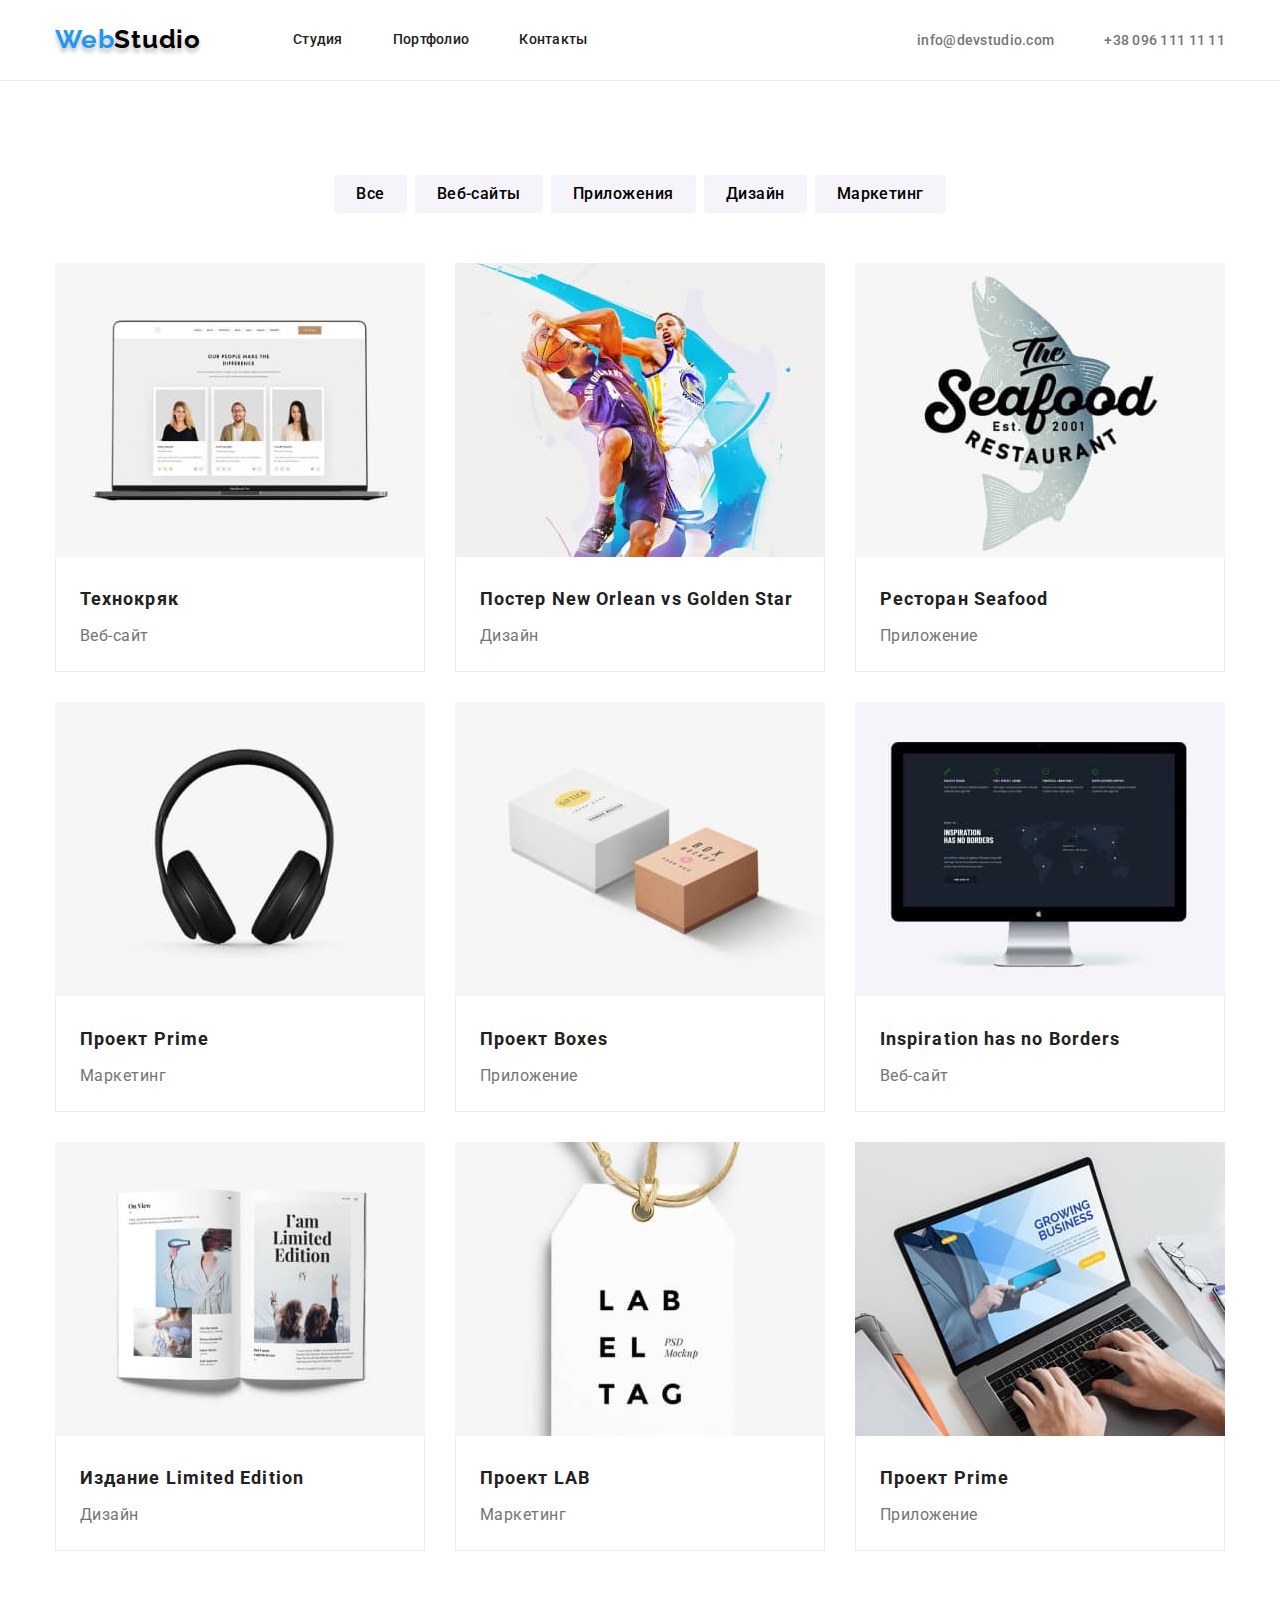
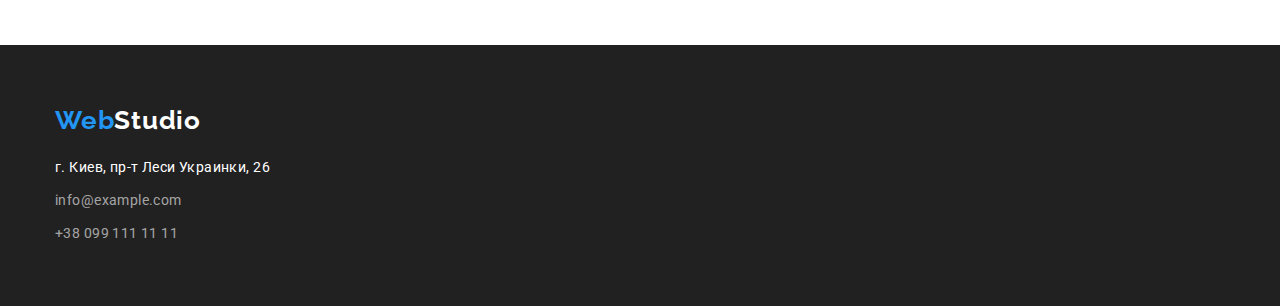
==== portfolio.html @ 43817ea0 "Initial commit" ====
<!DOCTYPE html>
<html lang="ru">
<head>
    <meta charset="UTF-8">
    <meta name="viewport" content="width=device-width, initial-scale=1.0">
    <title>Портфолио</title>
    <link rel="preconnect" href="https://fonts.googleapis.com"> 
    <link rel="preconnect" href="https://fonts.gstatic.com" crossorigin> 
    <link href="https://fonts.googleapis.com/css2?family=Raleway:wght@700&family=Roboto:wght@400;500;700;900&display=swap" rel="stylesheet">
    <link rel="stylesheet" href="https://cdnjs.cloudflare.com/ajax/libs/modern-normalize/1.1.0/modern-normalize.min.css">
    <link rel="stylesheet" href="./css/styles.css">
</head>
<body>
    <header>
        <div class="header-list container">
            <nav class="nav-list">
                <a href="/index.html" class="web-studio-icon icon-shadow"><span class="web-studio-icon-part">Web</span>Studio</a>
                <ul class="invisible-list navi-links">
                    <li><a href="./index.html">Студия</a></li>
                    <li><a href="./portfolio.html">Портфолио</a></li>
                    <li><a href="">Контакты</a></li>
                </ul>
            </nav>
            <ul class="contact-list">
                <li><a href="mailto:info@devstudio.com">info@devstudio.com</a></li>
                <li><a href="tel:+380961111111">+38 096 111 11 11</a></li>
            </ul>
        </div>
    </header>
    <main>
    
        <section class="section">
            <div class="container">
        <!-- Project Type Selection Buttons -->
                <h2 class="invisible-heading">Selection</h2>
                <ul class="invisible-list selection-buttons">
                    <li><button type="button" class="filter-button">Все</button></li>
                    <li><button type="button" class="filter-button">Веб-сайты</button></li>
                    <li><button type="button" class="filter-button">Приложения</button></li>
                    <li><button type="button" class="filter-button">Дизайн</button></li>
                    <li><button type="button" class="filter-button last-filter-button">Маркетинг</button></li>
                </ul>  
                <!-- Project List -->
                <h2 class="invisible-heading">Project List</h2>
                <ul class="invisible-list project-list">
                    <li class="project-card">
                        <img src="./images/Project-1.jpg" alt="Технокряк" width="370" class="img-inclusion">
                        <div class="project-description-name">
                            <h3 class="project-name">Технокряк</h3>
                            <p class="project-description">Веб-сайт</p>    
                        </div>
                    </li>
                    <li class="project-card">
                        <img src="./images/Project-2.jpg" alt="Постер New Orlean vs Golden Star" width="370" class="img-inclusion">
                        <div class="project-description-name">
                            <h3 class="project-name">Постер New Orlean vs Golden Star</h3>
                            <p class="project-description">Дизайн</p>    
                        </div>
                    </li>
                    <li class="project-card">
                        <img src="./images/Project-3.jpg" alt="Ресторан Seafood" width="370" class="img-inclusion">
                        <div class="project-description-name">
                            <h3 class="project-name">Ресторан Seafood</h3>
                            <p class="project-description">Приложение</p>    
                        </div>
                    </li>
                    <li class="project-card">
                        <img src="./images/Project-4.jpg" alt="Проект Prime" width="370" class="img-inclusion">
                        <div class="project-description-name">
                            <h3 class="project-name">Проект Prime</h3>
                            <p class="project-description">Маркетинг</p>    
                        </div>
                    </li>
                    <li class="project-card">
                        <img src="./images/Project-5.jpg" alt="Проект Boxes" width="370" class="img-inclusion">
                        <div class="project-description-name">
                            <h3 class="project-name">Проект Boxes</h3>
                            <p class="project-description">Приложение</p>    
                        </div>
                    </li>
                    <li class="project-card">
                        <img src="./images/Project-6.jpg" alt="Inspiration has no Borders" width="370" class="img-inclusion">
                        <div class="project-description-name">
                            <h3 class="project-name">Inspiration has no Borders</h3>
                            <p class="project-description">Веб-сайт</p>    
                        </div>
                    </li>
                    <li class="project-card">
                        <img src="./images/Project-7.jpg" alt="Издание Limited Edition" width="370" class="img-inclusion">
                        <div class="project-description-name">
                            <h3 class="project-name">Издание Limited Edition</h3>
                            <p class="project-description">Дизайн</p>    
                        </div>
                    </li>
                    <li class="project-card">
                        <img src="./images/Project-8.jpg" alt="Проект LAB" width="370" class="img-inclusion">
                        <div class="project-description-name">
                            <h3 class="project-name">Проект LAB</h3>
                            <p class="project-description">Маркетинг</p>    
                        </div>
                    </li>
                    <li class="project-card">
                        <img src="./images/Project-9.jpg" alt="Growing Business" width="370" class="img-inclusion">
                        <div class="project-description-name">
                            <h3 class="project-name">Проект Prime</h3>
                            <p class="project-description">Приложение</p>    
                        </div>
                    </li>
                </ul>
            </div>
        </section>
    </main>
    <!-- Footer Part -->
    <footer>
        <div class="container">
            <address>
                <a href="/index.html" class="web-studio-icon"><span class="web-studio-icon-part">Web</span><span class="web-studio-icon-part-footer">Studio</span></a>
                <ul class="invisible-list contact-details">
                    <li>
                        <a href="https://cutt.ly/UJb5n39"><span class="address-kyiv">г. Киев, пр-т Леси Украинки, 26</span></a>
                    </li>
                    <li>
                        <a href="mailto:info@devstudio.com">info@example.com</a>
                    </li>
                    <li>
                        <a href="tel:+380961111111">+38 099 111 11 11</a>
                    </li>
                </ul>
            </address>    
        </div>
    </footer>
</body>
</html>
---- css/styles.css ----
:root {
    --main-text-color: #212121;
    --hero-background-color: #2F303A;
    --text-hover-color: #2196F3;
    --description-color: #757575;
    --button-hero-color: #ffffff;
    --team-background-color: #F5F4FA;
}

ul, li, h1, h2, h3, h4, p {
    padding: 0;
    margin: 0;
    border: 0;
}

/* ===GENERAL CLASSES=== */

body {
    font-family: 'Roboto', Arial, Helvetica;
    color: var(--main-text-color);
}

.invisible-heading {
    display: none;
}

.invisible-list {
    list-style-type: none;
}

/*        WebStudio Icon */

.web-studio-icon {
    font-family: 'Raleway', Arial, Helvetica;
    font-weight: 700;
    font-size: 26px;
    line-height: 1.2;
    letter-spacing: 0.03em;
    color: #000000;
    text-decoration: none;
    font-style: normal;
 /* hw3  */
    display: inline-block;
    margin-right: 92px;
}

.icon-shadow {
    text-shadow: 0px 4px 4px rgba(0, 0, 0, 0.25);
}

.web-studio-icon-part {
    color: var(--text-hover-color);
}

/*        Navigation Links */

.navi-links {
    font-weight: 500;
    font-size: 14px;
    line-height: 1.14;
    letter-spacing: 0.02em;
    text-decoration: none;
    display: flex;
}

.navi-links a {
    display: inline-block;
    text-decoration: none;
    color:var(--main-text-color);
    padding-top: 32px;
    padding-bottom: 32px;
}

.navi-links a:hover {
    color: var(--text-hover-color);
}

/* hw3 */

.navi-links li:not(:last-child) {
    margin-right: 50px;
}

/*        Header Contacts  */

.contact-list {
    list-style-type: none;
/* hw3  */
    display: flex;
    margin-left: auto;
}

.contact-list li:not(:last-child) {
    margin-right: 50px;
}

.contact-list a {
    font-weight: 500;
    font-size: 14px;
    line-height: 1.14;
    letter-spacing: 0.02em;
    color: var(--description-color);
    text-decoration: none;
}

.contact-list a:hover, a:focus {
    color: var(--text-hover-color);
}

/*        Footer Contacts  */

.contact-details a {
    font-size: 14px;
    line-height: 1.7;
    letter-spacing: 0.03em;
    color: rgba(255, 255, 255, 0.6);
    text-decoration: none;
    font-style: normal;
}

.contact-details a:hover, a:focus {
    color: var(--text-hover-color);
}

.address-kyiv {
    color: var(--button-hero-color);
}

/* ===INDEX CLASSES=== */

.hero-text {
    font-weight: 900;
    font-size: 44px;
    line-height: 1.36;
    text-align: center;
    letter-spacing: 0.06em;
    text-transform: uppercase;
    color: var(--button-hero-color);
}

.order-button {
    height: 50px;
    width: 200px;
    border-radius: 4px;
    background-color: var(--text-hover-color);
    color: var(--button-hero-color);
    filter: drop-shadow(0px 4px 4px rgba(0, 0, 0, 0.25));
    font-size: 16px;
    font-weight: 700;
    line-height: 1.875;
    letter-spacing: 0.06em;
    text-align: center;
    cursor: pointer;
    border: none;
}

/*        Qualities */

.quality-heading {
    font-weight: 700;
    font-size: 14px;
    line-height: 1.14;
    letter-spacing: 0.03em;
    text-transform: uppercase;
    padding-bottom: 10px;
}

.quality-text {
    font-size: 14px;
    line-height: 1.7;
    letter-spacing: 0.03em;
    color: var(--description-color);
}

/*        Activities & Team Header */

.section-header {
    font-weight: 700;
    font-size: 36px;
    line-height: 1.16;
    text-align: center;
    letter-spacing: 0.03em;
}

/*        Team Members */

.member-name {
    font-weight: 500;
    font-size: 16px;
    line-height: 1.1875;
    text-align: center;
    letter-spacing: 0.03em;
    padding-bottom: 10px;
}

.member-position {
    font-size: 16px;
    line-height: 1.1875;
    text-align: center;
    letter-spacing: 0.03em;
    color: var(--description-color);
}

/* ===PORTFOLIO CLASSES=== */

/*        Filter Buttons */

.filter-button {
    display: flex;
    background: #F5F4FA;
    border-radius: 4px;
    font-weight: 500;
    font-size: 16px;
    line-height: 1.625;
    text-align: center;
    letter-spacing: 0.03em;
    font-family: 'Roboto';
    font-style: normal;
    border: none;
    padding-left: 22px;
    padding-right: 22px;
    padding-top: 6px;
    padding-bottom: 6px;
    
}

.filter-button:hover {
    height: 38px;
    background:var(--text-hover-color);
    border-radius: 4px;
    font-weight: 500;
    font-size: 16px;
    line-height: 1.625;
    text-align: center;
    letter-spacing: 0.03em;
    color: var(--button-hero-color);
    cursor: pointer;
}

/*        Project List */

.project-name {
    font-weight: 700;
    font-size: 18px;
    line-height: 2;
    letter-spacing: 0.06em;
    margin-bottom: 4px;
}

.project-description {
    font-size: 16px;
    line-height: 1.875;
    letter-spacing: 0.03em;
    color: var(--description-color);
}

.nav-list {
    display: flex;
    align-items: center;
}

.header-list {
    display: flex;
    align-items: center;
}

.container {
    width: 1200px;
    padding-left: 15px;
    padding-right: 15px;
    margin-left: auto;
    margin-right: auto;
}

header {
    border-bottom: 1px solid #ECECEC;
}

.section {
    padding-top: 94px;
    padding-bottom: 94px;
}

.center-button {
    display: flex;
    justify-content: center;
    padding-top: 30px;
}

.qualities {
    display: flex;
    justify-content: space-between;
}
.qualities li {
    width: 270px;
}

.activities {
    display: flex;
    justify-content: space-between;
    padding-top: 50px;
}

.team-members {
    display: flex;
    flex-wrap: wrap;
    padding-top: 50px;
}

.member-card {
    width: 270px;
    background-color: var(--button-hero-color);
    margin-right: 30px;
    filter: drop-shadow(0px 4px 4px rgba(0, 0, 0, 0.25));
}

.member-card:nth-child(4n) {
    margin-right: 0;
}

.team-members-background {
    background-color: var(--team-background-color);
}

footer {
    background: var(--main-text-color);
}

.web-studio-icon-part-footer {
    color: var(--button-hero-color);
    margin-top: 60px;
}

.contact-details {
    padding-top: 20px;
}

.contact-details li:nth-child(n+2) {
    padding-top: 9px;
}

.selection-buttons {
    display: flex;
    justify-content: center;
}

.selection-buttons li {
    margin-right: 8px;
}

.selection-buttons li:nth-child(5) {
    margin-right: 0px;
}

.project-list {
    display: flex;
    flex-wrap: wrap;
    margin-top: 50px;
    margin-bottom: -30px;
}

.project-card {
    width: 370px;
    background-color: var(--button-hero-color);
    margin-right: 30px;
    margin-bottom: 30px;
    border: 1px solid #ECECEC;
}

.project-card:nth-child(3n) {
    margin-right: 0;
}

.img-inclusion {
    margin-top: -1px;
    margin-left: -1px;
    margin-right: -1px;
}

.last-filter-button {
    margin-right: 0;
}

.member-card-description {
    padding-top: 30px;
    padding-bottom: 30px;
}

footer address {
    padding-top: 60px;
    padding-bottom: 60px;
}

.project-description-name {
    padding-left: 24px;
    padding-top: 20px;
    padding-bottom: 20px;
}

.hero-section {
    padding-top: 195px;
    padding-bottom: 205px;
}

.qualities-section {
    padding-top: 97px;
    padding-bottom: 91px;
}

.we-do-section {
    padding-top: 0;
    padding-bottom: 94px;
}
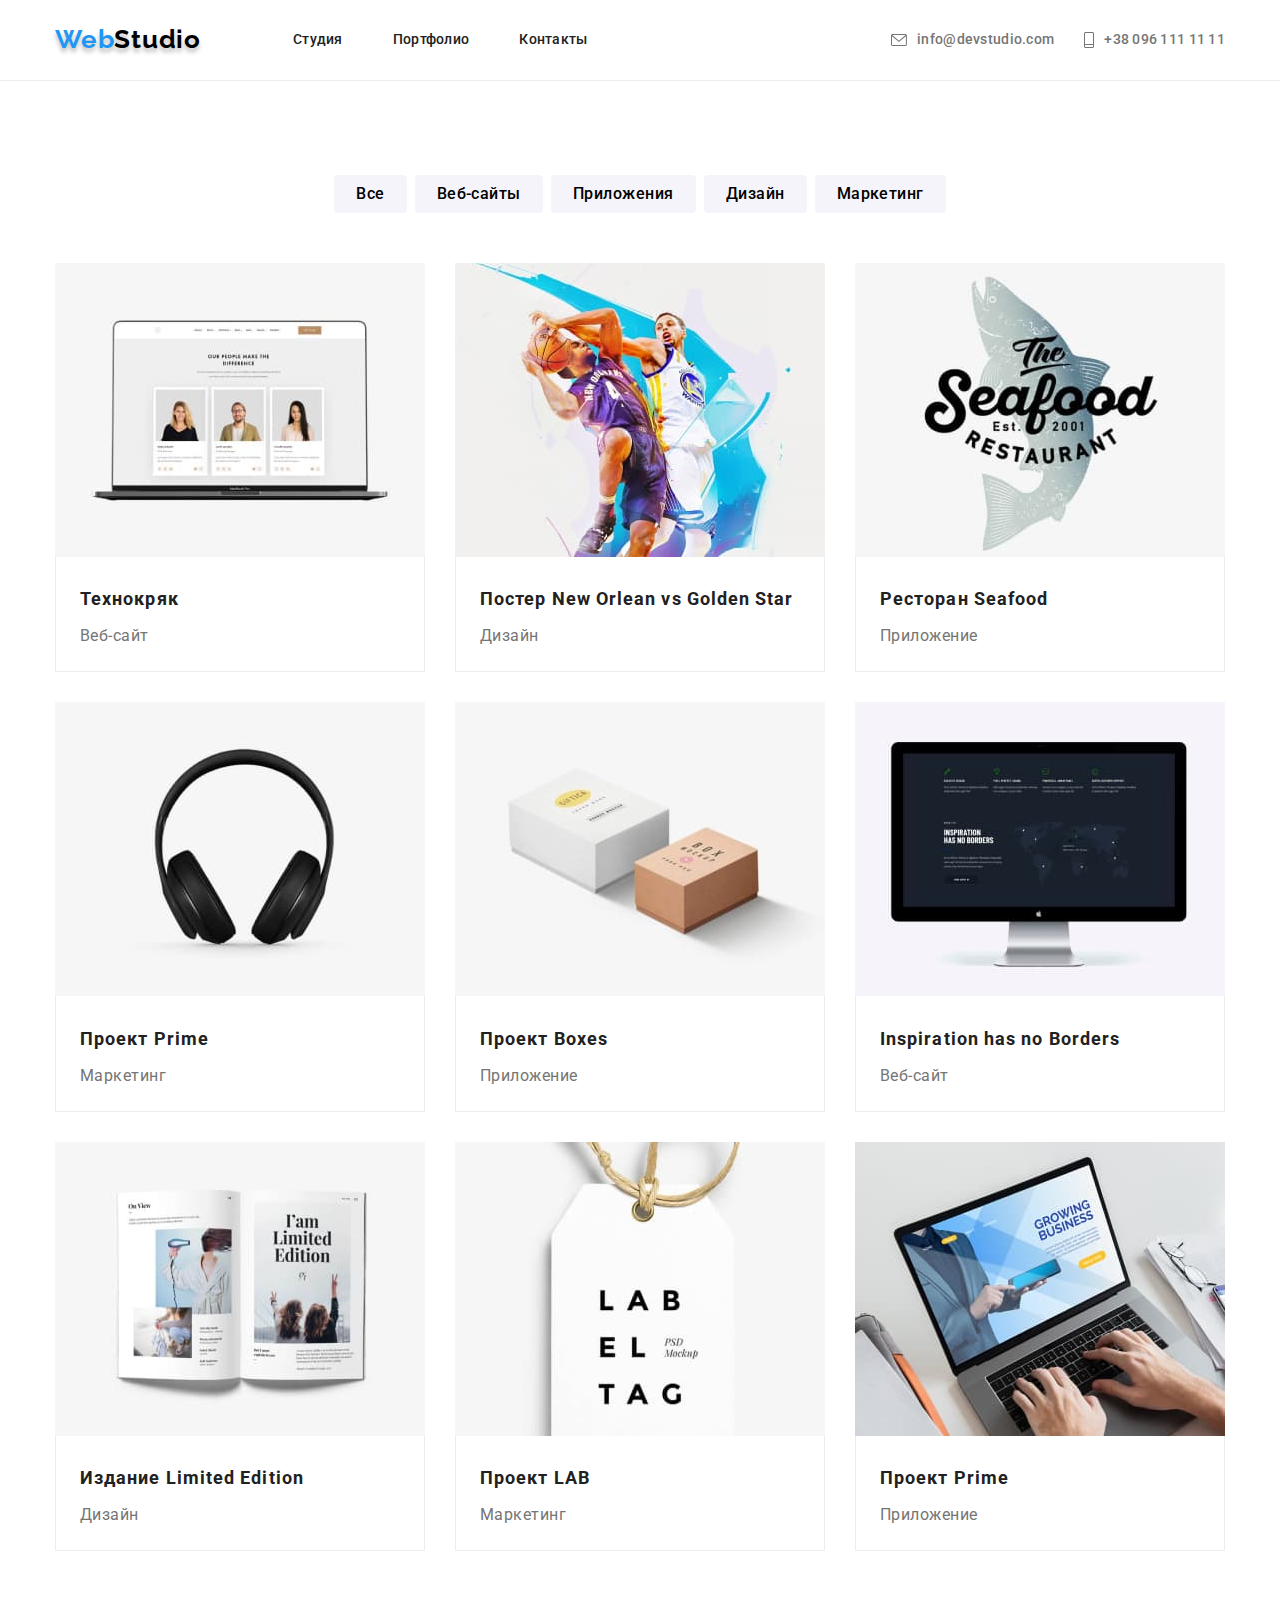
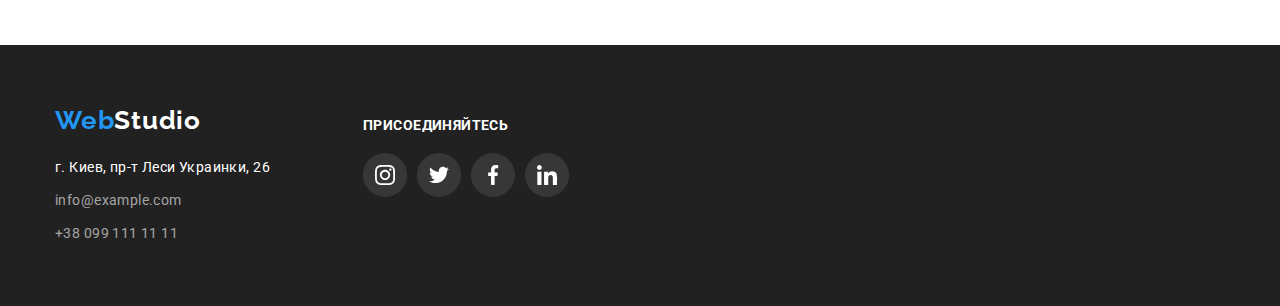
==== commit acaf804b: "HW4 - Final Commit" ====
--- a/portfolio.html
+++ b/portfolio.html
@@ -22,8 +22,23 @@
                 </ul>
             </nav>
             <ul class="contact-list">
-                <li><a href="mailto:info@devstudio.com">info@devstudio.com</a></li>
-                <li><a href="tel:+380961111111">+38 096 111 11 11</a></li>
+                <li>
+                    <a href="mailto:info@devstudio.com" class="contact1-content">
+                        <svg class="contact1-svg">
+                            <use href="./images/symbol-defs.svg#contact1"></use>
+                        </svg>                           
+                        <div class="contact1-text">info@devstudio.com</div>
+                    </a>
+                </li>
+
+                <li>
+                    <a href="tel:+380961111111" class="contact2-content">
+                        <svg class="contact2-svg">
+                            <use href="./images/symbol-defs.svg#contact2"></use>
+                        </svg>
+                        <div class="contact2-text">+38 096 111 11 11</div>
+                    </a>
+                </li>
             </ul>
         </div>
     </header>
@@ -112,21 +127,56 @@
     </main>
     <!-- Footer Part -->
     <footer>
-        <div class="container">
-            <address>
-                <a href="/index.html" class="web-studio-icon"><span class="web-studio-icon-part">Web</span><span class="web-studio-icon-part-footer">Studio</span></a>
-                <ul class="invisible-list contact-details">
+        <div class="container footer-container">
+            <div class="footer-address">
+                <address>
+                    <a href="/index.html" class="web-studio-icon"><span class="web-studio-icon-part">Web</span><span class="web-studio-icon-part-footer">Studio</span></a>
+                    <ul class="invisible-list contact-details">
+                        <li>
+                            <a href="https://cutt.ly/UJb5n39"><span class="address-kyiv">г. Киев, пр-т Леси Украинки, 26</span></a>
+                        </li>
+                        <li>
+                            <a href="mailto:info@devstudio.com">info@example.com</a>
+                        </li>
+                        <li>
+                            <a href="tel:+380961111111">+38 099 111 11 11</a>
+                        </li>
+                    </ul>
+                </address>    
+            </div>
+            <div class="footer-network-container">        
+                <h3 class="footer-network-heading">присоединяйтесь</h3>
+                <ul class="footer-network-list">
                     <li>
-                        <a href="https://cutt.ly/UJb5n39"><span class="address-kyiv">г. Киев, пр-т Леси Украинки, 26</span></a>
+                        <div class="footer-network-hover">
+                            <svg class="footer-network-icon">
+                                <use href="./images/symbol-defs.svg#network1"></use>
+                            </svg>
+                        </div>
                     </li>
                     <li>
-                        <a href="mailto:info@devstudio.com">info@example.com</a>
+                        <div class="footer-network-hover">
+                            <svg class="footer-network-icon">
+                                <use href="./images/symbol-defs.svg#network2"></use>
+                            </svg>
+                        </div>
                     </li>
                     <li>
-                        <a href="tel:+380961111111">+38 099 111 11 11</a>
+                        <div class="footer-network-hover">
+                            <svg class="footer-network-icon">
+                                <use href="./images/symbol-defs.svg#network3"></use>
+                            </svg>
+                        </div>
                     </li>
-                </ul>
-            </address>    
+                    <li>
+                        <div class="footer-network-hover">
+                            <svg class="footer-network-icon">
+                                <use href="./images/symbol-defs.svg#network4"></use>
+                            </svg>
+                        </div>
+                    </li>
+                </ul>                          
+            </div>
         </div>
     </footer>
 </body>
--- a/css/styles.css
+++ b/css/styles.css
@@ -75,8 +75,6 @@
     color: var(--text-hover-color);
 }
 
-/* hw3 */
-
 .navi-links li:not(:last-child) {
     margin-right: 50px;
 }
@@ -85,13 +83,12 @@
 
 .contact-list {
     list-style-type: none;
-/* hw3  */
     display: flex;
     margin-left: auto;
 }
 
 .contact-list li:not(:last-child) {
-    margin-right: 50px;
+    margin-right: 30px;
 }
 
 .contact-list a {
@@ -235,6 +232,7 @@
     letter-spacing: 0.03em;
     color: var(--button-hero-color);
     cursor: pointer;
+    box-shadow: 0px 4px 4px rgba(0, 0, 0, 0.25);
 }
 
 /*        Project List */
@@ -298,13 +296,13 @@
 .activities {
     display: flex;
     justify-content: space-between;
-    padding-top: 50px;
+    margin-top: 50px;
 }
 
 .team-members {
     display: flex;
     flex-wrap: wrap;
-    padding-top: 50px;
+    margin-top: 50px;
 }
 
 .member-card {
@@ -312,6 +310,8 @@
     background-color: var(--button-hero-color);
     margin-right: 30px;
     filter: drop-shadow(0px 4px 4px rgba(0, 0, 0, 0.25));
+    border-bottom-left-radius: 4px;
+    border-bottom-right-radius: 4px;
 }
 
 .member-card:nth-child(4n) {
@@ -371,6 +371,12 @@
     margin-right: 0;
 }
 
+.project-card:hover {
+    /* box-shadow: 0px 4px 4px rgba(0, 0, 0, 0.25); */
+    box-shadow: 0px 1px 1px rgba(0, 0, 0, 0.12), 0px 4px 4px rgba(0, 0, 0, 0.06), 1px 4px 6px rgba(0, 0, 0, 0.16);
+    cursor: pointer;
+}
+
 .img-inclusion {
     margin-top: -1px;
     margin-left: -1px;
@@ -383,10 +389,10 @@
 
 .member-card-description {
     padding-top: 30px;
-    padding-bottom: 30px;
-}
-
-footer address {
+    /* padding-bottom: 30px; */
+}
+
+footer {
     padding-top: 60px;
     padding-bottom: 60px;
 }
@@ -400,6 +406,15 @@
 .hero-section {
     padding-top: 195px;
     padding-bottom: 205px;
+    background-image: linear-gradient(to right, rgba(47, 48, 58, 0.4), rgba(47, 48, 58, 0.4)),
+    url(../images/background-img.jpg);
+    background-color: var(--hero-background-color);
+    background-size: cover;
+    background-position: center;
+    background-repeat: no-repeat;
+    max-width: 1600px;
+    margin-left: auto;
+    margin-right: auto;
 }
 
 .qualities-section {
@@ -410,4 +425,229 @@
 .we-do-section {
     padding-top: 0;
     padding-bottom: 94px;
+}
+
+.quality-card {
+    display: flex;
+    justify-content: center;
+    align-items: center;
+    width: 270px;
+    height: 120px;
+    background-color: var(--team-background-color);
+    margin-bottom: 30px;
+}
+
+.quality-svg {
+    width: 70px;
+    height: 70px;
+}
+
+.contact1-content {
+    display: flex;
+    align-items: center;
+}
+
+.contact1-svg {
+    fill: var(--description-color);
+    width: 16px;
+    height: 12px;
+    margin-right: 10px;
+
+}
+
+.contact2-content {
+    display: flex;
+    align-items: center;
+}
+
+.contact2-svg {
+    fill: var(--description-color);
+    width: 10px;
+    height: 16px;
+    margin-right: 10px;
+}
+
+.contact1-content:hover .contact1-svg {
+    fill: #2196F3;
+}
+
+.contact2-content:hover .contact2-svg {
+    fill: #2196F3;
+}
+
+
+/* test */
+
+.network-list {
+    list-style: none;
+    display: flex;
+    flex-direction: row;
+    margin-top: 16px;
+    margin-bottom: 30px;
+    height: 44px;
+    justify-content: center;
+
+}
+
+.network-list li {
+    margin: 0px;
+    padding: 0;
+    height: 20px;
+
+}
+
+.network-list li:not(:last-child) {
+    margin-right: 10px;
+}
+
+.network-icon {
+    width: 20px;
+    height: 20px;
+    height: 20px;
+    fill: #AFB1B8;
+}
+
+.network-hover {
+    display: flex;
+    justify-content: center;
+    align-items: center;
+    border: 0px solid;
+    border-radius: 50%;
+    height: 44px;
+    width: 44px;
+    background-color: #ffffff;
+}
+
+.network-hover:hover {
+    background-color: var(--text-hover-color);
+    cursor: pointer;
+}
+
+.network-hover:hover .network-icon {
+    fill: #ffffff;
+}
+
+.client-card {
+    display: block;
+    border: 1px solid #AFB1B8;
+    border-radius: 4px;
+}
+
+.client-list {
+    display: flex;
+    justify-content: center;
+    margin-top: 50px;
+}
+.client-list li {
+    margin: 0px;
+}
+
+.client-list li:not(:last-child) {
+    margin-right: 30px;
+}
+
+.client-pict {
+    width: 106px;
+    height: 60px;
+    fill: #AFB1B8;
+    margin-left: 32px;
+    margin-right: 32px;
+    margin-top: 16px;
+    margin-bottom: 16px;
+}
+
+.client-card:hover .client-pict {
+    fill: #2196F3;
+}
+
+.client-card:hover {
+    border-color: #2196F3;
+    cursor: pointer;
+}
+
+
+/* = footer  */
+
+.footer-network-container {
+    display: inline-block;
+    margin-top: 12px;
+    margin-left: 70px;
+}
+
+
+.footer-network-heading {
+    font-family: 'Roboto';
+    font-style: normal;
+    font-weight: 700;
+    font-size: 14px;
+    line-height: 16px;
+    letter-spacing: 0.03em;
+    text-transform: uppercase;
+    color: #FFFFFF;
+}
+
+.footer-network-list {
+    list-style: none;
+    display: flex;
+    flex-direction: row;
+    margin-top: 20px;
+    height: 44px;
+    justify-content: center;
+}
+
+.footer-network-list li {
+    margin: 0px;
+    padding: 0;
+    height: 20px;
+}
+
+.footer-network-list li:not(:last-child) {
+    margin-right: 10px;
+}
+
+.footer-network-icon {
+    width: 20px;
+    height: 20px;
+    height: 20px;
+    fill: #ffffff;
+}
+
+.footer-network-hover {
+    display: flex;
+    justify-content: center;
+    align-items: center;
+    border: 0px solid;
+    border-radius: 50%;
+    height: 44px;
+    width: 44px;
+    background-color: rgba(255, 255, 255, 0.10);
+}
+
+.footer-network-hover:hover {
+    background-color: var(--text-hover-color);
+    cursor: pointer;
+}
+
+.footer-network-hover:hover .network-icon {
+    fill: #ffffff;
+}
+
+.footer-container {
+    display: flex;
+}
+
+.details-attention:hover .details-attention-pict {
+    box-shadow: 0px 4px 4px rgba(0, 0, 0, 0.25);
+}
+
+.punctuality:hover .punctuality-pict {
+    box-shadow: 0px 4px 4px rgba(0, 0, 0, 0.25);
+}
+
+.planning:hover .planning-pict {
+    box-shadow: 0px 4px 4px rgba(0, 0, 0, 0.25);
+}
+
+.up-to-date:hover .uptodate {
+    box-shadow: 0px 4px 4px rgba(0, 0, 0, 0.25);
 }